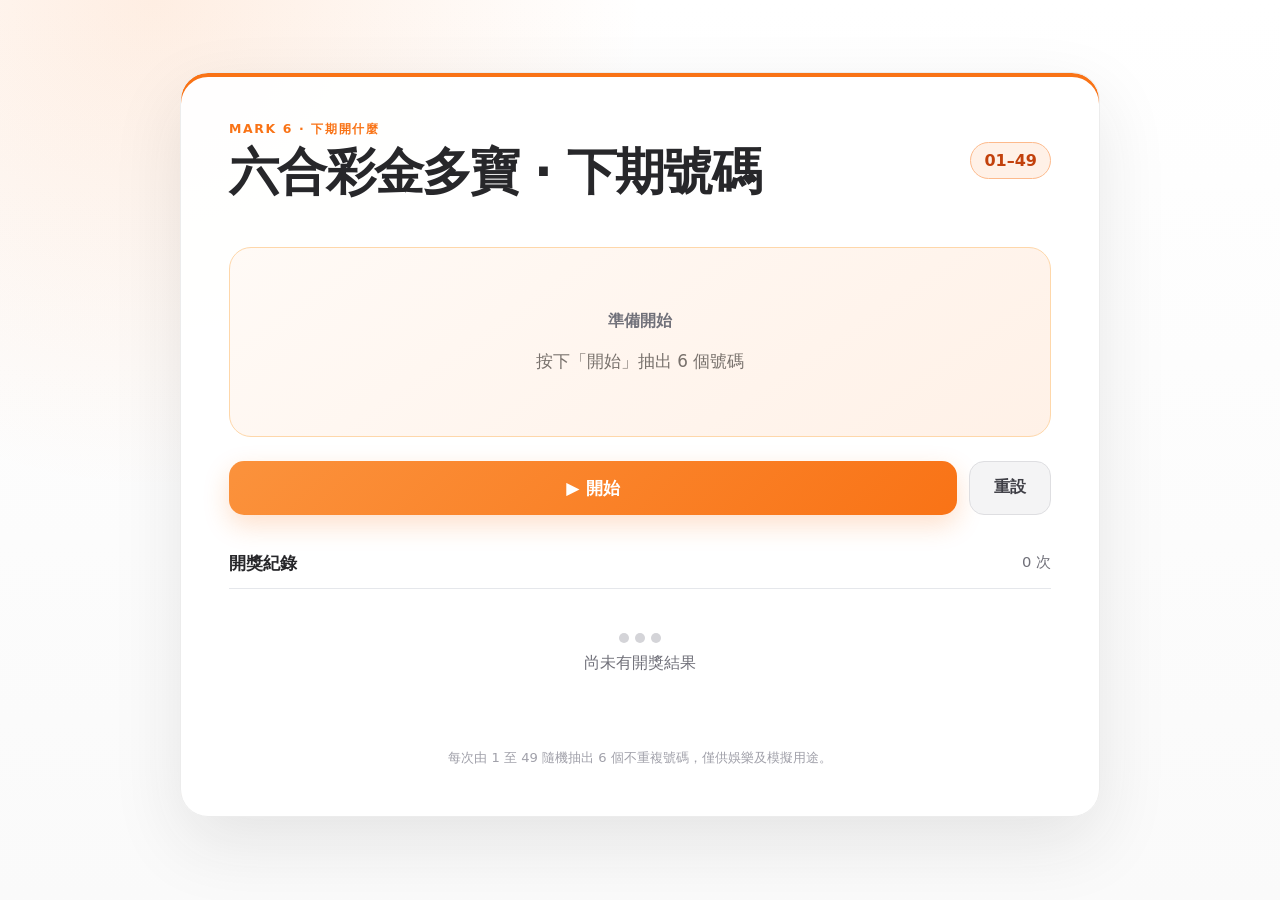
==== index.html @ d02d777a "Publish Mark 6 simulator" ====
<!doctype html>
<html lang="zh-HK">
<head>
  <meta charset="UTF-8">
  <meta name="viewport" content="width=device-width, initial-scale=1.0">
  <meta name="theme-color" content="#f97316">
  <meta name="description" content="每次隨機抽出六個 1 至 49 的不重複號碼。">
  <title>Mark 6 · 下期開什麼</title>
  <link rel="stylesheet" href="styles.css">
</head>
<body>
  <main class="shell">
    <section class="machine" aria-labelledby="title">
      <div class="topline">
        <div>
          <p class="eyebrow">MARK 6 · 下期開什麼</p>
          <h1 id="title">六合彩金多寶 · 下期號碼</h1>
        </div>
        <span class="range">01–49</span>
      </div>

      <div class="draw-stage" aria-live="polite" aria-atomic="true">
        <p class="stage-label" id="stageLabel">準備開始</p>
        <div class="balls" id="currentBalls" aria-label="本次號碼">
          <span class="placeholder">按下「開始」抽出 6 個號碼</span>
        </div>
      </div>

      <div class="controls">
        <button class="start" id="startButton" type="button">
          <span aria-hidden="true">▶</span> 開始
        </button>
        <button class="reset" id="resetButton" type="button">重設</button>
      </div>

      <div class="history-head">
        <h2>開獎紀錄</h2>
        <span id="drawCount">0 次</span>
      </div>
      <div class="empty" id="emptyState">
        <div class="mini-balls" aria-hidden="true"><i></i><i></i><i></i></div>
        <p>尚未有開獎結果</p>
      </div>
      <ol class="history" id="historyList" aria-label="開獎紀錄"></ol>
      <p class="note">每次由 1 至 49 隨機抽出 6 個不重複號碼，僅供娛樂及模擬用途。
      </p>
    </section>
  </main>
  <script src="app.js"></script>
</body>
</html>
---- styles.css ----
:root {
  color-scheme: light;
  --page: #ffffff;
  --panel: #ffffff;
  --line: #e5e7eb;
  --text: #27272a;
  --muted: #71717a;
  --orange: #f97316;
  --orange-2: #fb923c;
  --orange-soft: #fff1e7;
}

* { box-sizing: border-box; }

body {
  margin: 0;
  min-height: 100vh;
  font-family: "Noto Sans HK", "PingFang HK", "Microsoft JhengHei", system-ui, sans-serif;
  color: var(--text);
  background:
    radial-gradient(circle at 12% 0%, rgba(249, 115, 22, .12), transparent 34%),
    linear-gradient(#fff, #fafafa);
}

button { font: inherit; }

.shell {
  width: min(920px, calc(100% - 32px));
  margin: 0 auto;
  padding: clamp(30px, 7vw, 72px) 0;
}

.machine {
  padding: clamp(22px, 5vw, 48px);
  border: 1px solid #ececec;
  border-radius: 28px;
  background: rgba(255, 255, 255, .96);
  box-shadow: 0 26px 70px rgba(39, 39, 42, .10), inset 0 4px var(--orange);
}

.topline, .history-head, .controls { display: flex; align-items: center; }
.topline { justify-content: space-between; gap: 20px; }
.eyebrow { margin: 0 0 7px; color: var(--orange); font-weight: 800; letter-spacing: .13em; font-size: .78rem; }
h1 { margin: 0; font-size: clamp(1.7rem, 5vw, 3.1rem); line-height: 1.12; letter-spacing: -.035em; }
.range { flex: none; border: 1px solid #fdba8c; border-radius: 999px; padding: 8px 13px; color: #c2410c; background: var(--orange-soft); font-weight: 800; }

.draw-stage {
  min-height: 190px;
  margin: clamp(28px, 5vw, 46px) 0 24px;
  padding: 24px;
  display: grid;
  place-content: center;
  text-align: center;
  border-radius: 22px;
  border: 1px solid #fed7aa;
  background: linear-gradient(145deg, #fffaf6, var(--orange-soft));
  overflow: hidden;
}
.stage-label { margin: 0 0 18px; color: var(--muted); font-weight: 700; }
.balls { display: flex; justify-content: center; align-items: center; gap: clamp(8px, 1.7vw, 14px); flex-wrap: wrap; }
.placeholder { color: #78716c; font-size: 1.05rem; }
.ball {
  width: clamp(48px, 8.5vw, 68px); aspect-ratio: 1;
  display: grid; place-items: center;
  border-radius: 50%;
  background: radial-gradient(circle at 34% 28%, #fff8ef 0 8%, var(--orange-2) 32%, var(--orange) 74%);
  color: #ffffff;
  font-size: clamp(1.15rem, 3vw, 1.65rem);
  font-weight: 900;
  box-shadow: inset -8px -9px 15px rgba(154, 52, 18, .20), 0 8px 20px rgba(249, 115, 22, .18);
  animation: land .5s cubic-bezier(.2,.9,.2,1) both;
}
.ball:nth-child(2) { animation-delay: .05s; }
.ball:nth-child(3) { animation-delay: .1s; }
.ball:nth-child(4) { animation-delay: .15s; }
.ball:nth-child(5) { animation-delay: .2s; }
.ball:nth-child(6) { animation-delay: .25s; }
@keyframes land { from { opacity: 0; transform: translateY(-20px) scale(.7) rotate(-18deg); } to { opacity: 1; transform: none; } }

.controls { gap: 12px; }
.controls button {
  min-height: 54px; border: 0; border-radius: 15px; padding: 0 24px;
  cursor: pointer; font-weight: 850; transition: transform .16s ease, filter .16s ease;
}
.controls button:hover { transform: translateY(-2px); filter: brightness(1.08); }
.controls button:active { transform: translateY(0); }
.controls button:focus-visible { outline: 3px solid #27272a; outline-offset: 3px; }
.start { flex: 1; background: linear-gradient(135deg, var(--orange-2), var(--orange)); color: #fff; font-size: 1.08rem; box-shadow: 0 10px 26px rgba(249, 115, 22, .22); }
.reset { color: #3f3f46; background: #f4f4f5; border: 1px solid #dedee1 !important; }

.history-head { justify-content: space-between; margin-top: 36px; padding-bottom: 13px; border-bottom: 1px solid var(--line); }
h2 { margin: 0; font-size: 1.08rem; }
#drawCount { color: var(--muted); font-size: .92rem; }
.empty { min-height: 130px; display: grid; place-content: center; justify-items: center; color: var(--muted); }
.empty[hidden] { display: none; }
.empty p { margin: 10px 0 0; }
.mini-balls { display: flex; gap: 6px; }
.mini-balls i { width: 10px; height: 10px; border-radius: 50%; background: #d4d4d8; }
.history { list-style: none; margin: 0; padding: 0; }
.draw-row { display: grid; grid-template-columns: 72px 1fr auto; gap: 18px; align-items: center; padding: 18px 4px; border-bottom: 1px solid var(--line); animation: reveal .3s ease both; }
@keyframes reveal { from { opacity: 0; transform: translateY(-7px); } }
.draw-index { color: var(--muted); font-size: .9rem; font-weight: 700; }
.row-numbers { display: flex; flex-wrap: wrap; gap: 8px; }
.number-chip { min-width: 38px; padding: 8px 7px; text-align: center; border-radius: 10px; background: var(--orange-soft); border: 1px solid #fed7aa; color: #c2410c; font-weight: 850; }
.draw-time { color: #a1a1aa; font-size: .8rem; font-variant-numeric: tabular-nums; }
.note { margin: 28px 0 0; color: #a1a1aa; font-size: .82rem; line-height: 1.6; text-align: center; }

@media (max-width: 560px) {
  .shell { width: min(100% - 20px, 920px); padding: 12px 0; }
  .machine { border-radius: 20px; padding: 20px 16px; }
  .topline { align-items: flex-start; }
  .draw-stage { min-height: 180px; padding: 20px 10px; }
  .controls { align-items: stretch; }
  .reset { padding-inline: 17px !important; }
  .draw-row { grid-template-columns: 56px 1fr; gap: 12px; }
  .draw-time { display: none; }
  .number-chip { min-width: 34px; padding: 7px 5px; }
}

@media (prefers-reduced-motion: reduce) {
  *, *::before, *::after { animation-duration: .01ms !important; transition-duration: .01ms !important; }
}
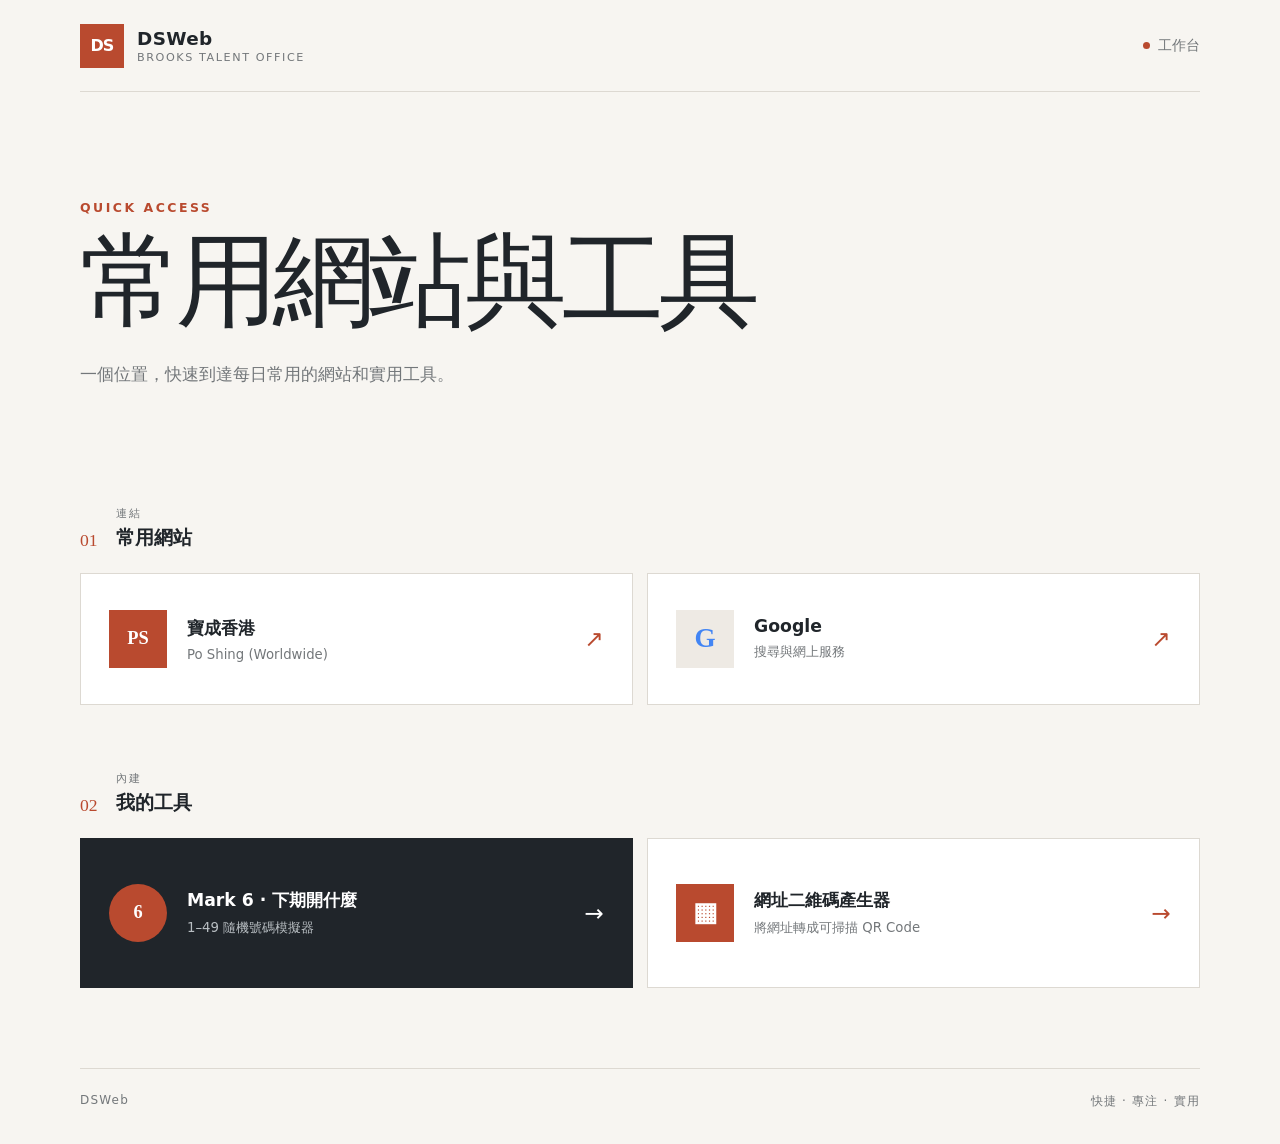
==== commit 87d2183b: "Add DSWeb home and QR tool entry" ====
--- a/index.html
+++ b/index.html
@@ -1,51 +1,18 @@
 <!doctype html>
-<html lang="zh-HK">
-<head>
-  <meta charset="UTF-8">
-  <meta name="viewport" content="width=device-width, initial-scale=1.0">
-  <meta name="theme-color" content="#f97316">
-  <meta name="description" content="每次隨機抽出六個 1 至 49 的不重複號碼。">
-  <title>Mark 6 · 下期開什麼</title>
-  <link rel="stylesheet" href="styles.css">
-</head>
+<html lang="zh-HK"><head><meta charset="UTF-8"><meta name="viewport" content="width=device-width, initial-scale=1.0"><meta name="theme-color" content="#b94a2f"><meta name="description" content="常用網站及個人工具快捷入口。"><title>DSWeb · 工作台</title><link rel="stylesheet" href="home.css"><link rel="stylesheet" href="home-extra.css"></head>
 <body>
-  <main class="shell">
-    <section class="machine" aria-labelledby="title">
-      <div class="topline">
-        <div>
-          <p class="eyebrow">MARK 6 · 下期開什麼</p>
-          <h1 id="title">六合彩金多寶 · 下期號碼</h1>
-        </div>
-        <span class="range">01–49</span>
+  <header class="site-header"><a class="brand" href="./" aria-label="DSWeb 首頁"><span class="brand-mark" aria-hidden="true">DS</span><span><strong>DSWeb</strong><small>BROOKS TALENT OFFICE</small></span></a><span class="status"><i></i>工作台</span></header>
+  <main>
+    <section class="intro" aria-labelledby="page-title"><p class="kicker">QUICK ACCESS</p><h1 id="page-title">常用網站與工具</h1><p>一個位置，快速到達每日常用的網站和實用工具。</p></section>
+    <section class="section" aria-labelledby="websites-title"><div class="section-heading"><span class="section-number">01</span><div><p>連結</p><h2 id="websites-title">常用網站</h2></div></div>
+      <div class="grid websites">
+        <a class="card rust" href="https://psww.hk/" target="_blank" rel="noopener noreferrer"><span class="card-icon" aria-hidden="true">PS</span><span class="card-copy"><strong>寶成香港</strong><small>Po Shing (Worldwide)</small></span><span class="arrow" aria-hidden="true">↗</span></a>
+        <a class="card ink" href="https://www.google.com/" target="_blank" rel="noopener noreferrer"><span class="card-icon google" aria-hidden="true">G</span><span class="card-copy"><strong>Google</strong><small>搜尋與網上服務</small></span><span class="arrow" aria-hidden="true">↗</span></a>
       </div>
-
-      <div class="draw-stage" aria-live="polite" aria-atomic="true">
-        <p class="stage-label" id="stageLabel">準備開始</p>
-        <div class="balls" id="currentBalls" aria-label="本次號碼">
-          <span class="placeholder">按下「開始」抽出 6 個號碼</span>
-        </div>
-      </div>
-
-      <div class="controls">
-        <button class="start" id="startButton" type="button">
-          <span aria-hidden="true">▶</span> 開始
-        </button>
-        <button class="reset" id="resetButton" type="button">重設</button>
-      </div>
-
-      <div class="history-head">
-        <h2>開獎紀錄</h2>
-        <span id="drawCount">0 次</span>
-      </div>
-      <div class="empty" id="emptyState">
-        <div class="mini-balls" aria-hidden="true"><i></i><i></i><i></i></div>
-        <p>尚未有開獎結果</p>
-      </div>
-      <ol class="history" id="historyList" aria-label="開獎紀錄"></ol>
-      <p class="note">每次由 1 至 49 隨機抽出 6 個不重複號碼，僅供娛樂及模擬用途。
-      </p>
+    </section>
+    <section class="section" aria-labelledby="tools-title"><div class="section-heading"><span class="section-number">02</span><div><p>內建</p><h2 id="tools-title">我的工具</h2></div></div>
+      <div class="grid tools"><a class="card tool" href="mark6/"><span class="card-icon balls" aria-hidden="true"><i>6</i></span><span class="card-copy"><strong>Mark 6 · 下期開什麼</strong><small>1–49 隨機號碼模擬器</small></span><span class="arrow" aria-hidden="true">→</span></a><a class="card tool tool-light" href="qr/"><span class="card-icon qr-icon" aria-hidden="true">▦</span><span class="card-copy"><strong>網址二維碼產生器</strong><small>將網址轉成可掃描 QR Code</small></span><span class="arrow" aria-hidden="true">→</span></a></div>
     </section>
   </main>
-  <script src="app.js"></script>
-</body>
-</html>
+  <footer><span>DSWeb</span><span>快捷 · 專注 · 實用</span></footer>
+</body></html>
--- a/home.css
+++ b/home.css
@@ -0,0 +1 @@
+:root{color-scheme:light;--paper:#f7f5f1;--white:#fff;--ink:#20252a;--muted:#73777a;--line:#ddd9d2;--rust:#b94a2f;--rust-dark:#833521}*{box-sizing:border-box}body{margin:0;min-height:100vh;color:var(--ink);background:var(--paper);font-family:"Noto Sans HK","PingFang HK","Microsoft JhengHei",system-ui,sans-serif}.site-header{width:min(1120px,calc(100% - 40px));margin:0 auto;min-height:92px;display:flex;align-items:center;justify-content:space-between;border-bottom:1px solid var(--line)}.brand{display:flex;align-items:center;gap:13px;color:inherit;text-decoration:none}.brand-mark{width:44px;height:44px;display:grid;place-items:center;background:var(--rust);color:#fff;font-weight:900;letter-spacing:-.05em}.brand strong,.brand small{display:block}.brand strong{font-size:1.15rem;letter-spacing:.02em}.brand small{margin-top:2px;color:var(--muted);font-size:.7rem;letter-spacing:.14em}.status{display:flex;align-items:center;gap:8px;color:var(--muted);font-size:.85rem}.status i{width:7px;height:7px;border-radius:50%;background:var(--rust)}main{width:min(1120px,calc(100% - 40px));margin:0 auto;padding:clamp(54px,9vw,108px) 0 80px}.intro{max-width:760px;margin-bottom:clamp(62px,10vw,116px)}.kicker{margin:0 0 17px;color:var(--rust);font-size:.78rem;font-weight:800;letter-spacing:.2em}h1{max-width:700px;margin:0;font-family:Georgia,"Noto Serif TC",serif;font-size:clamp(2.8rem,8vw,6.5rem);font-weight:500;line-height:.98;letter-spacing:-.055em}.intro>p:last-child{max-width:540px;margin:28px 0 0;color:var(--muted);font-size:1.05rem;line-height:1.75}.section{margin-top:66px}.section-heading{display:flex;align-items:flex-end;gap:18px;margin-bottom:22px}.section-number{color:var(--rust);font-family:Georgia,serif;font-size:1.1rem}.section-heading p{margin:0 0 4px;color:var(--muted);font-size:.7rem;letter-spacing:.18em}h2{margin:0;font-size:1.2rem}.grid{display:grid;gap:14px}.websites{grid-template-columns:repeat(2,minmax(0,1fr))}.card{min-height:132px;display:grid;grid-template-columns:auto 1fr auto;align-items:center;gap:20px;padding:28px;border:1px solid var(--line);background:var(--white);color:var(--ink);text-decoration:none;transition:transform .2s ease,box-shadow .2s ease,border-color .2s ease}.card:hover{transform:translateY(-3px);border-color:#c8c2ba;box-shadow:0 18px 42px rgba(34,37,40,.09)}.card:focus-visible{outline:3px solid var(--rust);outline-offset:4px}.card-icon{width:58px;height:58px;display:grid;place-items:center;background:#eeeae4;color:var(--rust-dark);font-family:Georgia,serif;font-size:1.15rem;font-weight:800}.rust .card-icon{background:var(--rust);color:#fff}.google{color:#4285f4;font-size:1.7rem}.card-copy strong,.card-copy small{display:block}.card-copy strong{font-size:1.08rem}.card-copy small{margin-top:7px;color:var(--muted);font-size:.83rem}.arrow{color:var(--rust);font-size:1.45rem;transition:transform .2s ease}.card:hover .arrow{transform:translate(3px,-3px)}.tool{min-height:150px;background:var(--ink);color:#fff;border-color:var(--ink)}.tool .card-icon{background:var(--rust);color:#fff;border-radius:50%}.tool .card-copy small{color:#b8bec2}.tool .arrow{color:#fff}.balls i{font-style:normal}footer{width:min(1120px,calc(100% - 40px));margin:0 auto;padding:24px 0 34px;display:flex;justify-content:space-between;border-top:1px solid var(--line);color:var(--muted);font-size:.75rem;letter-spacing:.1em}@media(max-width:700px){.site-header,main,footer{width:min(100% - 28px,1120px)}.brand small{display:none}.websites{grid-template-columns:1fr}.card{min-height:112px;padding:22px 18px;gap:15px}.card-icon{width:50px;height:50px}.intro{margin-bottom:70px}footer{gap:20px}}@media(prefers-reduced-motion:reduce){*,*::before,*::after{transition-duration:.01ms!important}}
--- a/home-extra.css
+++ b/home-extra.css
@@ -0,0 +1 @@
+.tools{grid-template-columns:repeat(2,minmax(0,1fr))}.tool-light{background:#fff;color:var(--ink);border-color:var(--line)}.tool-light .card-copy small{color:var(--muted)}.tool-light .arrow{color:var(--rust)}.qr-icon{border-radius:0!important;font-size:1.6rem!important}@media(max-width:700px){.tools{grid-template-columns:1fr}}
